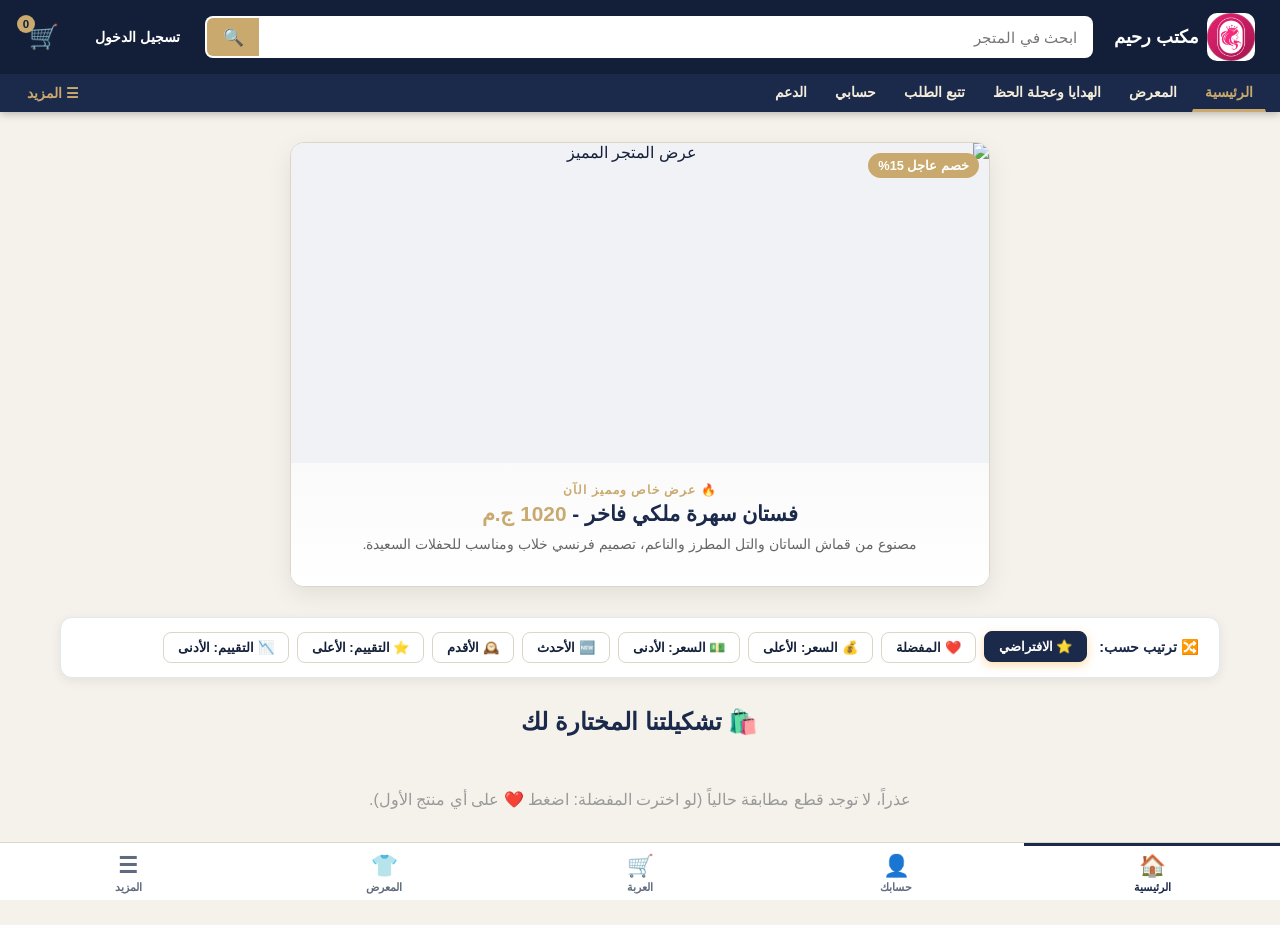
==== index.html @ 90e390ec "Add files via upload" ====
<!DOCTYPE html>
<html lang="ar" dir="rtl" translate="no">

<head>
    <meta name="google" content="notranslate">
    <script src="splash.js"></script>
    <meta http-equiv="Content-Security-Policy" content="default-src 'self'; script-src 'self' 'unsafe-inline' https://www.gstatic.com https://cdnjs.cloudflare.com; style-src 'self' 'unsafe-inline' https:; img-src 'self' https: data: blob:; connect-src 'self' https://*.googleapis.com https://*.firebaseio.com wss://*.firebaseio.com https://nominatim.openstreetmap.org; object-src 'none'; base-uri 'self'; form-action 'self'"><meta name="referrer" content="strict-origin-when-cross-origin">
    <link href="./logo.png" type="image/x-icon" rel="icon">
    <meta charset="UTF-8">
    <meta name="viewport" content="width=device-width, initial-scale=1.0">
    <meta name="description" content="موقع لبيع الملابس الداخليه والخارجيه وهديه مجانيه وتوصيل سريع لجيمع المحافاظات">
    <meta name="author" content="Hazem Momhamed">

    <meta name="keywords" content="بيع الملابس,ملابس داخليه,بيع الملابس الخارجيه,ملابس ,ملابس قطن,مكتب رحيم">

    <title id="site-title-tag"> مكتب رحيم - الرئيسية</title>
    <link rel="stylesheet" href="style.css">
</head>

<body>
    






    <div class="container">
        <!-- السلايدر -->
        <div class="slider-container" onclick="addCurrentSliderToCart()"
            title="اضغط على الكارت لإضافة هذا المنتج المميز للسلة فوراً! 🛒">
            <div class="slider-img-wrapper">
                <div id="slider-discount-badge" class="discount-badge" style="display: none;">خصم</div>
                <img id="slider-img" src="" alt="عرض المتجر المميز" class="slider-img">
            </div>
            <div class="slider-details-box">
                <span
                    style="font-size: 0.75rem; color: var(--accent-color); font-weight: bold; letter-spacing: 1px; display: block; margin-bottom: 5px;">🔥
                    عرض خاص ومميز الآن</span>
                <h3 id="slider-title">جاري تحميل أحدث صيحات الموضة...</h3>
                <p id="slider-desc">انتظر ثوانٍ معدودة لمعاينة التفاصيل الكاملة.</p>
            </div>
        </div>
<!-- شريط الفلترة -->
        <div class="filter-bar-wrapper">
            <span class="filter-bar-label">🔀 ترتيب حسب:</span>
            <div class="filter-chips-group">
                <button class="filter-chip active" onclick="setFilterChip(this, 'default')">⭐ الافتراضي</button>
            <button class="filter-chip" onclick="setFilterChip(this, 'favorites')">❤️ المفضلة</button>
                <button class="filter-chip" onclick="setFilterChip(this, 'high-to-low')">💰 السعر: الأعلى</button>
                <button class="filter-chip" onclick="setFilterChip(this, 'low-to-high')">💵 السعر: الأدنى</button>
                <button class="filter-chip" onclick="setFilterChip(this, 'newest')">🆕 الأحدث</button>
                <button class="filter-chip" onclick="setFilterChip(this, 'oldest')">🕰️ الأقدم</button>
                <button class="filter-chip" onclick="setFilterChip(this, 'rating-high')">⭐ التقييم: الأعلى</button>
                <button class="filter-chip" onclick="setFilterChip(this, 'rating-low')">📉 التقييم: الأدنى</button>
            </div>
            <select id="admin-price-sort" style="display:none;" onchange="triggerPriceSortAction()"><option value="favorites">favorites</option>
                <option value="default">الافتراضي</option>
                <option value="high-to-low">السعر: الأعلى</option>
                <option value="low-to-high">السعر: الأدنى</option>
                <option value="newest">الأحدث</option>
                <option value="oldest">الأقدم</option>
                <option value="rating-high">التقييم: الأعلى</option>
                <option value="rating-low">التقييم: الأدنى</option>
            </select>
        </div>
    </div>

    <!-- معرض المنتجات -->
    <h2 style="text-align:center; margin: 30px 0 10px; color: var(--main-color);">🛍️ تشكيلتنا المختارة لك</h2>
    <div class="products-grid" id="main-products-container">
        <!-- المنتجات تبنى تلقائياً -->
    </div>

    <!-- الإشعارات والسلة العائمة -->
    <div id="toast-notification" class="toast"></div>

    <div id="product-details-modal" class="review-popup-box">
    </div>
    <div id="details-modal-overlay"
        onclick="closeProductDetailsModal()"></div>

    <script type="module" src="firebase-db.js"></script>
    <script src="script-1.js"></script>

    <script src="script-extra.js"></script>

    <script>
        function setFilterChip(el, value) {
            document.querySelectorAll('.filter-chip').forEach(b => b.classList.remove('active'));
            el.classList.add('active');
            const sel = document.getElementById('admin-price-sort');
            if (sel) { sel.value = value; triggerPriceSortAction(); }
        }
    </script>


<script src="security.js"></script>
<script src="nav.js"></script>
</body>

</html>
---- style.css ----
/* style.css — ملف التصميم الوحيد لكل الصفحات (كحلي + خشبي، ستايل أمازون) */
:root {
    --nav-bg:         #232f3e;
    --nav-top-bg:     #131921;
    --nav-bottom-bg:  #37475a;
    --nav-accent:     #febd69;
    --nav-active-bg:  rgba(254,189,105,0.3);
    --nav-text:       #ffffff;
    --nav-brand:      #ffffff;
    --accent-color:   #febd69;
    --accent-hover:   #e47911;
    --main-color:     #ff9900;
    --card-bg:        #ffffff;
    --card-border:    #d5d9d9;
    --body-bg:        #eaeded;
    --text-main:      #131921;
    --text-sub:       #ff9900;
    --success:        #10b981;
    --danger:         #ef4444;
    --warning:        #f59e0b;
}
body.dark-mode {
    --card-bg:        #1e2540;
    --card-border:    #2d3561;
    --body-bg:        #13172a;
    --text-main:      #e2e8f0;
    --text-sub:       #94a3b8;
}
body { background: var(--body-bg); color: var(--text-main); }

@media (max-width: 480px) {
  
}
:root {
    --main-color: #ff9900;
    --nav-bg: linear-gradient(135deg, #131921 0%, #232f3e 60%, #232f3e 100%);
    --nav-accent: #febd69;
    --nav-hover-bg: rgba(254, 189, 105, 0.18);
    --nav-active-bg: #ff9900;
    --accent-color: #febd69;
    --bg-color: #eaeded;
    --text-color: #131921;
    --success-color: #2ecc71;
    --border-radius: 12px;
    --transition-speed: 0.3s;
    --chip-color: #007185;
    --chip-active: #ff9900;
}

.cart-badge {
    background: #fff;
    color: #ff9900;
    border-radius: 50%;
    width: 22px;
    height: 22px;
    display: inline-flex;
    align-items: center;
    justify-content: center;
    font-size: 0.78rem;
    font-weight: 800;
}
@media (max-width: 600px) {
  
}



* {
    box-sizing: border-box;
    margin: 0;
    padding: 0;
    font-family: 'Segoe UI', Tahoma, Geneva, Verdana, sans-serif;
}
body {
    background-color: var(--bg-color);
    color: var(--text-color);
    padding-bottom: 80px;
}
.filter-bar-wrapper {
    background: white;
    border-radius: var(--border-radius);
    box-shadow: 0 3px 12px rgba(0,0,0,0.07);
    padding: 14px 20px;
    margin: 15px auto;
    max-width: 1200px;
    display: flex;
    align-items: center;
    gap: 12px;
    flex-wrap: wrap;
    border: 1px solid #e2e8f0;
}
.filter-bar-label {
    font-weight: 700;
    font-size: 0.9rem;
    color: var(--main-color);
    white-space: nowrap;
}
.filter-chips-group {
    display: flex;
    gap: 8px;
    flex-wrap: wrap;
    flex: 1;
}
.filter-chip {
    background: #f0f4fa;
    border: 1.5px solid #d0daea;
    color: #3a4a6a;
    padding: 7px 14px;
    border-radius: 20px;
    font-size: 0.82rem;
    font-weight: 600;
    cursor: pointer;
    transition: all 0.2s ease;
    white-space: nowrap;
    font-family: inherit;
}
.filter-chip:hover {
    background: var(--nav-hover-bg);
    border-color: var(--chip-color);
    color: var(--chip-color);
    transform: translateY(-1px);
}
.filter-chip.active {
    background: var(--chip-active);
    border-color: var(--chip-active);
    color: white;
    box-shadow: 0 3px 10px rgba(255, 153, 0, 0.35);
    transform: translateY(-1px);
}
.filter-btn {
    background: #f0f4fa;
    border: 1.5px solid #d0daea;
    color: #3a4a6a;
    padding: 8px 18px;
    border-radius: 20px;
    font-size: 0.88rem;
    font-weight: 600;
    cursor: pointer;
    transition: all 0.2s;
    margin: 4px;
    font-family: inherit;
}
.filter-btn:hover { background: #e8eef8; border-color: var(--chip-color); color: var(--chip-color); }
.filter-btn.active { background: var(--chip-color); border-color: var(--chip-color); color: white; box-shadow: 0 3px 10px rgba(15,52,96,0.25); }
.container {
    max-width: 1200px;
    margin: 30px auto;
    padding: 0 20px;
}
.slider-container {
    max-width: 700px;
    margin: 0 auto 30px auto;
    background: white;
    border-radius: var(--border-radius);
    overflow: hidden;
    box-shadow: 0 8px 25px rgba(0, 0, 0, 0.08);
    text-align: center;
    border: 1px solid #eaeaea;
    transition: transform var(--transition-speed);
}
.slider-container:hover {
    transform: translateY(-5px);
}
.slider-img-wrapper {
    width: 100%;
    height: 320px;
    
    background-color: #f1f2f6;
    display: flex;
    justify-content: center;
    align-items: center;
    position: relative;
}
.slider-img {
    width: 100%;
    height: 100%;
    object-fit: contain;
    
    transition: opacity 0.5s ease-in-out;
}
.slider-details-box {
    padding: 20px;
    background: linear-gradient(to top, #ffffff, #fafafa);
}
.slider-details-box h3 {
    color: var(--main-color);
    font-size: 1.3rem;
    margin-bottom: 8px;
}
.slider-details-box p {
    color: #666;
    font-size: 0.9rem;
    line-height: 1.5;
    margin-bottom: 10px;
}
.settings-box, .admin-form, .checkout-box {
    background: white;
    padding: 25px;
    border-radius: var(--border-radius);
    box-shadow: 0 4px 15px rgba(0, 0, 0, 0.05);
    margin-bottom: 25px;
    border: 1px solid #eef2f3;
}
.form-group {
    margin-bottom: 15px;
    display: flex;
    flex-direction: column;
    gap: 5px;
}
.form-group label {
    font-weight: 600;
    font-size: 0.9rem;
    color: #555;
}
input, select, textarea {
    padding: 12px;
    border: 1px solid #ccc;
    border-radius: 8px;
    font-size: 1rem;
    outline: none;
    transition: var(--transition-speed);
}
input:focus, select:focus, textarea:focus {
    border-color: var(--main-color);
    box-shadow: 0 0 0 3px rgba(44, 62, 80, 0.1);
}
.products-grid {
    display: grid;
    grid-template-columns: repeat(auto-fill, min-minmax(250px, 1fr));
    grid-template-columns: repeat(auto-fill, minmax(250px, 1fr));
    gap: 25px;
    margin-top: 20px;
}
.product-card-wrapper {
    position: relative;
    background: white;
    border-radius: var(--border-radius);
    overflow: hidden;
    box-shadow: 0 4px 15px rgba(0, 0, 0, 0.05);
    border: 1px solid #eef2f3;
    transition: var(--transition-speed);
}
.product-card-wrapper:hover {
    transform: translateY(-5px);
    box-shadow: 0 8px 25px rgba(0, 0, 0, 0.1);
}
.product-card img {
    width: 100%;
    height: 220px;
    object-fit: cover;
}
.product-card-body {
    padding: 15px;
    text-align: center;
}
.discount-badge {
    position: absolute;
    top: 10px;
    right: 10px;
    background-color: var(--accent-color);
    color: white;
    padding: 5px 10px;
    font-size: 0.8rem;
    font-weight: bold;
    border-radius: 20px;
    z-index: 10;
}
.price {
    font-size: 1.2rem;
    font-weight: bold;
    color: var(--accent-color);
    margin: 10px 0;
}
.old-price {
    font-size: 0.9rem;
    color: #aaa;
    text-decoration: line-through;
    margin-left: 8px;
}
.btn-submit, .add-to-cart-btn {
    background-color: var(--main-color);
    color: white;
    border: none;
    padding: 12px 20px;
    border-radius: 8px;
    cursor: pointer;
    font-weight: bold;
    width: 100%;
    transition: var(--transition-speed);
}
.btn-submit:hover, .add-to-cart-btn:hover {
    background-color: #34495e;
    opacity: 0.9;
}
.cart-bar {
    position: fixed;
    bottom: 20px;
    left: 20px;
    background-color: var(--accent-color);
    color: white;
    padding: 15px 25px;
    border-radius: 30px;
    box-shadow: 0 5px 20px rgba(0, 0, 0, 0.2);
    cursor: pointer;
    display: flex;
    gap: 10px;
    font-weight: bold;
    z-index: 1000;
    transition: transform 0.2s;
}
.cart-bar:hover {
    transform: scale(1.05);
}
table {
    width: 100%;
    border-collapse: collapse;
    margin-top: 15px;
    background: white;
}
th, td {
    padding: 12px;
    border: 1px solid #eceff1;
    text-align: right;
}
th {
    background-color: var(--main-color);
    color: white;
}
.toast {
    position: fixed;
    bottom: -100px;
    right: 20px;
    background-color: #333;
    color: white;
    padding: 15px 30px;
    border-radius: 8px;
    box-shadow: 0 5px 15px rgba(0, 0, 0, 0.2);
    z-index: 2000;
    transition: bottom 0.4s ease;
}
.toast.show {
    bottom: 90px;
}
.stats-container {
    display: grid;
    grid-template-columns: repeat(auto-fit, minmax(200px, 1fr));
    gap: 15px;
    margin-bottom: 25px;
}
.stat-card {
    background: #edf2f7;
    padding: 20px;
    border-radius: 8px;
    text-align: center;
    border-right: 5px solid var(--main-color);
}
.admin-tabs {
    display: flex;
    gap: 10px;
    margin-bottom: 20px;
}
.tab-btn {
    padding: 10px 20px;
    background: #e2e8f0;
    border: none;
    border-radius: 6px;
    cursor: pointer;
    font-weight: bold;
}
.tab-btn.active {
    background: var(--main-color);
    color: white;
}
.btn-location-type {
    flex: 1;
    background-color: #edf2f7;
    color: #4a5568;
    border: 2px solid #cbd5e0;
    padding: 10px;
    border-radius: 6px;
    cursor: pointer;
    font-size: 0.9rem;
    font-weight: bold;
    transition: all 0.2s ease-in-out;
    text-align: center;
}
.btn-location-type:hover {
    background-color: #e2e8f0;
}
.btn-location-type.active {
    background-color: var(--main-color);
    color: white;
    border-color: var(--main-color);
    box-shadow: 0 4px 6px rgba(0, 0, 0, 0.08);
}
.flash-countdown-timer {
    background: linear-gradient(135deg, #ff9900, #007185);
    color: white;
    font-size: 0.85rem;
    padding: 6px 12px;
    border-radius: 6px;
    text-align: center;
    font-weight: bold;
    margin-bottom: 10px;
    box-shadow: 0 3px 10px rgba(255, 153, 0, 0.3);
    display: inline-block;
}
.wishlist-heart-btn {
    position: absolute;
    top: 15px;
    left: 15px;
    background: white;
    border: none;
    width: 35px;
    height: 35px;
    border-radius: 50%;
    color: #ccc;
    font-size: 1.2rem;
    cursor: pointer;
    box-shadow: 0 4px 10px rgba(0, 0, 0, 0.1);
    display: flex;
    align-items: center;
    justify-content: center;
    transition: all 0.2s ease;
    z-index: 5;
}
.wishlist-heart-btn.in-wishlist {
    color: #e74c3c !important;
    transform: scale(1.1);
}
.product-option-selector {
    display: flex;
    gap: 8px;
    margin: 8px 0;
    align-items: center;
    flex-wrap: wrap;
}
.size-chip-box {
    border: 1px solid #ccc;
    padding: 3px 8px;
    border-radius: 4px;
    font-size: 0.75rem;
    cursor: pointer;
    background: white;
}
.size-chip-box.selected {
    border-color: var(--main-color);
    background: var(--main-color);
    color: white;
}
.color-dot-box {
    width: 18px;
    height: 18px;
    border-radius: 50%;
    cursor: pointer;
    border: 2px solid white;
    outline: 1px solid #ccc;
}
.color-dot-box.selected {
    outline: 2px solid var(--main-color);
}
@media print {
  body * {
        visibility: hidden;
    }
  .print-invoice-area, .print-invoice-area * {
        visibility: visible;
    }
  .print-invoice-area {
        position: absolute;
        left: 0;
        top: 0;
        width: 100%;
        direction: rtl;
    }
}
.wishlist-heart-btn {
    position: absolute !important;
    top: 10px !important;
    left: 10px !important;  
    right: auto !important; 
    background: none !important;
    border: none !important;
    font-size: 1.5rem !important;
    cursor:pointer !important;
    z-index: 10 !important;
    transition: transform 0.2s ease;
}
.wishlist-heart-btn:hover {
    transform: scale(1.15);
}
body {
    background: linear-gradient(135deg, #f5f7fa 0%, #eef2f7 100%);
    background-attachment: fixed;
    min-height: 100vh;
}
body.dark-mode {
    background: linear-gradient(135deg, #1a1a2e 0%, #16213e 100%) !important;
    color: #e8eaf0 !important;
}
body.dark-mode .settings-box, body.dark-mode table, body.dark-mode .checkout-box {
    background: #16213e !important;
    border-color: #2a2a4a !important;
    color: #e8eaf0 !important;
}
body.dark-mode th { background: #232f3e !important; color: #fff !important; }
body.dark-mode td { color: #dde2ee !important; }
body.dark-mode input, body.dark-mode select, body.dark-mode textarea {
    background: #232f3e !important; color: #f0f2fa !important; border-color: #3a3a6a !important;
}
body.dark-mode input::placeholder, body.dark-mode textarea::placeholder { color: #8899bb !important; }
body.dark-mode .navbar { background: linear-gradient(135deg, #131921, #232f3e) !important; }
body.dark-mode h1, body.dark-mode h2, body.dark-mode h3, body.dark-mode h4, body.dark-mode h5, body.dark-mode h6 { color: #f0f2fa !important; }
body.dark-mode p { color: #ccd4e8 !important; }
body.dark-mode span:not(.tab-badge):not(.cart-badge-nav):not([style*="color"]) { color: #dde2ee !important; }
body.dark-mode label:not([style*="color"]) { color: #c8d0e8 !important; }
body.dark-mode small:not([style*="color"]) { color: #a0aac0 !important; }
body.dark-mode .product-card, body.dark-mode .card, body.dark-mode .order-card {
    background: #16213e !important;
    border-color: #2a2a4a !important;
    color: #e8eaf0 !important;
}
body.dark-mode .product-card *, body.dark-mode .card *, body.dark-mode .order-card * {
    color: inherit;
}
body.dark-mode .product-title, body.dark-mode .card-title { color: #f0f2fa !important; }
body.dark-mode .product-price, body.dark-mode .price { color: #febd69 !important; }
body.dark-mode .container, body.dark-mode .page-wrapper {
    background: transparent !important;
}
body.dark-mode a.nav-link { color: #ccd4ee !important; }
body.dark-mode a.nav-link:hover, body.dark-mode a.nav-link.active { color: #fff !important; }
body.dark-mode #slider-title { color: #f0f2fa !important; }
body.dark-mode #slider-desc { color: #ccd4e8 !important; }
body.dark-mode [class*="card"] { color: #e8eaf0 !important; }
body.dark-mode [class*="box"]:not(.tab-badge) { color: #dde2ee; }
body.dark-mode .stat-card h4 { color: #94a3b8 !important; }
body.dark-mode .stat-card p { color: var(--main-color) !important; }
body.dark-mode [style*="color:#333"], body.dark-mode [style*="color: #333"], body.dark-mode [style*="color:#555"], body.dark-mode [style*="color: #555"], body.dark-mode [style*="color:#666"], body.dark-mode [style*="color: #666"], body.dark-mode [style*="color:#444"], body.dark-mode [style*="color: #444"], body.dark-mode [style*="color:#2c3e50"], body.dark-mode [style*="color: #2c3e50"] {
    color: #ccd4e8 !important;
}
body.dark-mode [style*="color:#999"], body.dark-mode [style*="color: #999"], body.dark-mode [style*="color:#aaa"], body.dark-mode [style*="color: #aaa"], body.dark-mode [style*="color:#bbb"], body.dark-mode [style*="color: #bbb"] {
    color: #8899bb !important;
}
body.dark-mode [style*="background:#fff"], body.dark-mode [style*="background: #fff"], body.dark-mode [style*="background-color:#fff"], body.dark-mode [style*="background-color: #fff"], body.dark-mode [style*="background:#f8f9fa"], body.dark-mode [style*="background:#f0f9ff"] {
    background: #1e2a44 !important;
    color: #dde2ee !important;
}
body.dark-mode .promo-banner, body.dark-mode .ad-banner, body.dark-mode [id*="promo"], body.dark-mode [id*="banner"] {
    background: #1e2540 !important;
    color: #f0f2fa !important;
}
body.dark-mode .tab-btn { background: #1e2a44 !important; color: #c8d4ee !important; }
body.dark-mode .tab-btn.active { background: var(--main-color) !important; color: #fff !important; }
body.dark-mode .tab-btn:hover { background: #243050 !important; }
.qty-btn {
    width: 30px; height: 30px; border-radius: 50%;
    display: flex; align-items: center; justify-content: center;
    font-size: 1.2rem; font-weight: bold; cursor: pointer;
    transition: all 0.15s;
}
.qty-btn:hover { transform: scale(1.15); }
.qty-minus { border: 2px solid #e74c3c; background: white; color: #e74c3c; }
.qty-plus { border: 2px solid #2ecc71; background: white; color: #2ecc71; }
.qty-number { min-width: 28px; text-align: center; font-weight: 700; font-size: 1.1rem; }
* { transition: background-color 0.2s, border-color 0.2s, color 0.2s; }
img { transition: transform 0.2s; }
img:hover { transform: scale(1.04); }
#sticky-tracking-box {
    background: linear-gradient(135deg, #eaeded, #d5d9d9);
    border-right: 5px solid #ff9900;
    border-radius: 12px;
    padding: 20px;
}
::-webkit-scrollbar { width: 7px; height: 7px; }
::-webkit-scrollbar-track { background: #f1f4f8; }
::-webkit-scrollbar-thumb { background: #ff9900; border-radius: 4px; }


body {background:#eaeded;font-family:"Segoe UI",Tahoma,Arial,sans-serif;}
button, .btn-submit, .btn-primary {transition:background .15s;}
.btn-submit, .btn-primary, .add-to-cart, .btn-add-cart {background:linear-gradient(#ffe084,#ffd814)!important;border:1px solid #fcd200!important;color:#0f1111!important;border-radius:20px!important;font-weight:600;}
.btn-submit:hover, .btn-primary:hover, .add-to-cart:hover {background:#f7ca00!important;}
.product-card, .card {background:#fff;border:1px solid #d5d9d9!important;border-radius:8px!important;box-shadow:none!important;}
.product-card:hover {box-shadow:0 2px 8px rgba(15,17,17,.25)!important;}
.price {color:#b12704!important;font-weight:700;}
a {color:#007185;}
a:hover {color:#c7511f;}
input:focus, select:focus, textarea:focus {border-color:#e77600!important;box-shadow:0 0 0 3px rgba(228,121,17,.25)!important;outline:0;}
footer {background:#232f3e!important;color:#ddd!important;}

/* ═══ theme.css — الثيم الموحد: كحلي + خشبي (ستايل أمازون) — يتحمل بعد style.css في كل الصفحات ═══ */
:root{
  --navy:#1b2a4a; --navy-d:#131f38; --navy-l:#2a3d66;
  --wood:#c9a96e; --wood-d:#a8884f; --wood-l:#e6d5ae;
  --cream:#f5f2eb; --ink:#14203a; --muted:#5f6b7e; --line:#dcd6c8;
  --deal:#c7254e; --ok:#1a7f4b; --btn:#f1c65b; --btn-h:#e3b23c;
  --nav-bg:var(--navy); --nav-top-bg:var(--navy-d); --nav-bottom-bg:var(--navy);
  --nav-accent:var(--wood); --accent-color:var(--wood); --accent-hover:var(--wood-d);
  --main-color:var(--navy); --body-bg:var(--cream); --text-main:var(--ink); --text-sub:var(--wood-d);
  --card-bg:#fff; --card-border:var(--line);
}
html{scroll-padding-top:110px}
body{background:var(--cream)!important;color:var(--ink);padding-top:0!important;padding-bottom:0}

/* ── الهيدر (ديسكتوب) ── */
header.az-header{position:sticky!important;top:0;left:0;right:0;height:auto!important;display:block!important;padding:0!important;background:var(--navy)!important;border:0!important;box-shadow:0 2px 8px rgba(0,0,0,.25)!important;z-index:9000}
.az-top{display:flex;align-items:center;gap:14px;padding:8px 18px;background:var(--navy-d)}
.az-brand{display:flex;align-items:center;gap:8px;color:#fff;text-decoration:none;font-weight:800;font-size:1.15rem;white-space:nowrap;padding:4px 6px;border:1px solid transparent;border-radius:3px}
.az-brand:hover{border-color:var(--wood)}
.az-brand img{width:48px;height:48px;object-fit:contain;border-radius:10px;background:#fff;transition:transform .2s}
.az-brand:active img{transform:scale(.92) rotate(-4deg)}
.az-spacer{flex:1}
.az-search{flex:1;display:flex;height:42px;border-radius:8px;overflow:hidden;background:#fff;border:2px solid transparent;min-width:0}
.az-search:focus-within{border-color:var(--wood)}
.az-search input{flex:1;border:0;outline:0;padding:0 14px;font:inherit;font-size:.95rem;background:#fff;color:var(--ink);min-width:0;width:auto;margin:0;height:auto;border-radius:0;box-shadow:none}
.az-search button{width:52px;border:0;background:var(--wood);cursor:pointer;font-size:1.05rem;padding:0;margin:0;border-radius:0;color:#000}
.az-search button:hover{background:var(--wood-d)}
.az-acc,.az-cart{color:#fff;text-decoration:none;font-weight:700;font-size:.9rem;padding:8px 10px;border:1px solid transparent;border-radius:3px;white-space:nowrap;background:none}
.az-acc:hover,.az-cart:hover{border-color:var(--wood)}
.az-cart{position:relative;font-size:1.5rem;line-height:1;padding:6px 10px}
.az-cart .cart-badge-nav{position:absolute;top:-4px;left:-2px;background:var(--wood);color:var(--navy-d);font-size:.72rem;font-weight:800;min-width:18px;height:18px;line-height:18px;border-radius:9px;text-align:center;padding:0 4px}
.az-links{display:flex;gap:2px;padding:0 14px;background:var(--navy);overflow-x:auto;scrollbar-width:none}
.az-links::-webkit-scrollbar{display:none}
.az-links a{color:#f3ecdb;text-decoration:none;font-size:.88rem;font-weight:600;padding:9px 12px;white-space:nowrap;border:1px solid transparent;border-radius:3px}
.az-links a:hover{border-color:var(--wood)}
.az-links a.on{color:var(--wood);border-bottom:3px solid var(--wood);border-radius:0}

/* ── شريط الموبايل السفلي ── */
.az-tabbar{display:none}
@media(max-width:768px){
  .az-top{flex-wrap:wrap;gap:6px 8px;padding:8px 10px;padding-top:calc(8px + env(safe-area-inset-top,0px))}
  .az-brand{order:1;font-size:1rem}
  .az-acc{order:2;margin-inline-start:auto;font-size:.8rem;padding:6px}
  .az-cart{display:none}
  .az-search{order:3;flex:0 0 100%;height:40px}
  .az-links{display:none}
  body{padding-bottom:calc(64px + env(safe-area-inset-bottom,0px))!important}
  .az-tabbar{display:flex;position:fixed;bottom:0;left:0;right:0;z-index:9500;background:#fff;border-top:1px solid var(--line);padding-bottom:env(safe-area-inset-bottom,0px);direction:rtl}
  .az-tabbar a{flex:1;display:flex;flex-direction:column;align-items:center;justify-content:center;gap:2px;padding:7px 2px 6px;color:var(--muted);text-decoration:none;font-size:.7rem;font-weight:600;border-top:3px solid transparent}
  .az-tabbar a i{font-style:normal;font-size:1.35rem;line-height:1.2;position:relative}
  .az-tabbar a.on{color:var(--navy);border-top-color:var(--navy)}
  .az-tabbar b{position:absolute;top:-4px;right:-9px;background:var(--wood);color:var(--navy-d);font-size:.62rem;min-width:16px;height:16px;line-height:16px;border-radius:8px;text-align:center;padding:0 3px}
  .az-tabbar b[hidden]{display:none}
}

/* ── الأزرار والألوان العامة ── */
.add-to-cart-btn,.btn-primary,button.primary{background:var(--btn)!important;color:#111!important;border:1px solid var(--wood-d)!important;border-radius:20px!important}
.add-to-cart-btn:hover{background:var(--btn-h)!important}
.filter-chip{border-radius:8px;border:1px solid var(--line);background:#fff;color:var(--ink)}
.filter-chip.active{background:var(--navy);color:#fff;border-color:var(--navy)}
.slider-container{border:1px solid var(--line);border-radius:14px;background:#fff}

/* ── شبكة المنتجات ── */
.products-grid{display:grid!important;grid-template-columns:repeat(auto-fill,minmax(210px,1fr));gap:14px;padding:14px 18px;max-width:1300px;margin:0 auto}
@media(max-width:768px){.products-grid{grid-template-columns:repeat(2,1fr);gap:10px;padding:10px}}

/* ── كارت المنتج (ستايل أمازون) ── */
.pc{position:relative;background:#fff;border:1px solid var(--line);border-radius:14px;overflow:hidden;display:flex;flex-direction:column;cursor:pointer;transition:box-shadow .15s}
.pc:hover{box-shadow:0 3px 12px rgba(20,32,58,.18)}
.pc-img{position:relative;background:#f7f5f0;aspect-ratio:1/1.1;display:flex;align-items:center;justify-content:center}
.pc-img img{width:100%;height:100%;object-fit:contain;mix-blend-mode:multiply}
.pc-fav{position:absolute;top:8px;right:8px;width:38px;height:38px;border-radius:50%;background:#fff;border:0;box-shadow:0 1px 4px rgba(0,0,0,.2);font-size:1.15rem;color:#222;cursor:pointer;display:flex;align-items:center;justify-content:center;padding:0}
.pc-fav.in-wishlist{color:var(--deal)}
.pc-add{position:absolute;bottom:8px;left:8px;width:42px;height:42px;border-radius:50%;background:var(--btn);border:0;font-size:1.7rem;line-height:1;font-weight:400;color:#111;cursor:pointer;box-shadow:0 1px 4px rgba(0,0,0,.25);padding:0;display:flex;align-items:center;justify-content:center}
.pc-add:hover{background:var(--btn-h)}
.pc-tag{position:absolute;top:8px;left:8px;background:#b34a00;color:#fff;font-size:.72rem;font-weight:700;padding:3px 8px;border-radius:4px}
.pc-body{padding:10px 12px 14px;display:flex;flex-direction:column;gap:4px;flex:1}
.pc-title{font-size:.9rem;line-height:1.45;color:var(--ink);font-weight:500;display:-webkit-box;-webkit-line-clamp:2;-webkit-box-orient:vertical;overflow:hidden;margin:0}
.pc-rate{font-size:.8rem;color:#e77600;display:flex;align-items:center;gap:4px}
.pc-rate small{color:var(--muted)}
.pc-price{display:flex;align-items:baseline;gap:6px;flex-wrap:wrap;color:var(--ink)}
.pc-price b{font-size:1.45rem;font-weight:500}
.pc-price sup{font-size:.7rem}
.pc-price .cur{font-size:.8rem}
.pc-off{color:var(--deal);font-size:1rem;font-weight:500}
.pc-was{color:var(--muted);font-size:.8rem;text-decoration:line-through}
.pc-deal{color:var(--deal);font-weight:700;font-size:.8rem}
.pc-sold{color:var(--muted);font-size:.78rem;font-style:italic}
.pc-ship{font-size:.8rem;color:var(--ink)}
.pc-ship b{font-weight:700}
.pc-colors{font-size:.78rem;color:var(--muted);text-decoration:underline}

/* ── نافذة المنتج ── */
#details-modal-overlay{position:fixed;inset:0;background:rgba(10,18,36,.55);z-index:9800;display:none}
#product-details-modal{position:fixed!important;z-index:9900;background:#fff;display:none;direction:rtl;padding:0!important;border-radius:16px!important;overflow-y:auto;max-height:90vh;width:min(94vw,470px)!important;top:50%;left:50%;transform:translate(-50%,-50%);box-shadow:0 12px 40px rgba(0,0,0,.35)!important}
@media(max-width:768px){#product-details-modal{top:auto!important;bottom:0;left:0;transform:none!important;width:100%!important;max-height:92vh;border-radius:18px 18px 0 0!important;padding-bottom:env(safe-area-inset-bottom,0px)!important}}
.pm-x{position:absolute;top:10px;left:10px;width:36px;height:36px;border-radius:50%;background:#fff;border:1px solid var(--line);font-size:1.3rem;cursor:pointer;z-index:2;line-height:1;padding:0}
.pm-img{background:#f7f5f0;text-align:center;padding:14px}
.pm-img img{max-width:100%;max-height:300px;object-fit:contain;mix-blend-mode:multiply}
.pm-in{padding:14px 18px 18px}
.pm-in h3{font-size:1.05rem;line-height:1.5;margin:0 0 6px;color:var(--ink)}
.pm-lbl{font-size:1rem;margin:14px 0 8px;color:var(--ink)}
.pm-lbl b{font-weight:800}
.pm-sizes,.pm-colors{display:flex;flex-wrap:wrap;gap:10px}
.pm-size{min-width:58px;padding:12px 14px;border:1.5px solid #aab0b8;border-radius:12px;background:#fff;font-weight:800;font-size:1rem;cursor:pointer;text-align:center;color:var(--ink)}
.pm-size.sel{border:2.5px solid var(--navy);background:#eef2fb}
.pm-dot{width:44px;height:44px;border-radius:50%;border:1.5px solid #aab0b8;cursor:pointer;padding:0;position:relative;box-shadow:inset 0 0 0 3px #fff}
.pm-dot.sel{outline:3px solid var(--navy);outline-offset:1px}
.pm-price{display:flex;align-items:baseline;gap:8px;flex-wrap:wrap;margin:14px 0 4px}
.pm-price b{font-size:2rem;font-weight:500}
.pm-price .cur{font-size:1rem}
.pm-note{color:var(--muted);font-size:.85rem;margin:2px 0}
.pm-qty{display:inline-flex;align-items:center;border:2px solid var(--btn);border-radius:22px;margin-top:12px;overflow:hidden}
.pm-qty button{width:42px;height:38px;border:0;background:#fff;font-size:1.3rem;cursor:pointer;padding:0}
.pm-qty span{min-width:34px;text-align:center;font-weight:700}
.pm-actions{display:flex;gap:10px;margin-top:16px}
.pm-buy{flex:1;background:var(--btn);border:0;border-radius:24px;padding:14px;font-size:1rem;font-weight:700;color:#111;cursor:pointer;font-family:inherit}
.pm-buy:hover{background:var(--btn-h)}
.pm-err{color:var(--deal);font-size:.85rem;margin-top:8px;min-height:1em}

/* ═══ صفحات الحساب: دخول / تسجيل / ملف شخصي ═══ */
.ac-wrap{max-width:440px;margin:0 auto;padding:18px 14px 40px}
.ac-wrap.ac-wide{max-width:560px}
.ac-logo{display:flex;align-items:center;justify-content:center;gap:8px;text-decoration:none;color:var(--navy);font-weight:800;font-size:1.3rem;margin:8px 0 16px}
.ac-logo img{width:40px;height:40px;object-fit:contain;border-radius:8px}
.ac-card{background:#fff;border:1px solid var(--line);border-radius:14px;padding:20px;margin-bottom:14px}
.ac-card[hidden],#pf-main[hidden],#pf-guest[hidden]{display:none!important}
.ac-card h1{font-size:1.5rem;font-weight:600;margin:0 0 14px;color:var(--ink)}
.ac-card h2{font-size:1.1rem;margin:0 0 12px;color:var(--navy)}
.ac-card label{display:block;font-size:.88rem;font-weight:700;margin:12px 0 5px;color:var(--ink)}
.ac-card input[type=text],.ac-card input[type=password],.ac-card input:not([type]),.ac-card input[inputmode]{width:100%;box-sizing:border-box;padding:11px 12px;border:1px solid #8d9096;border-radius:8px;font:inherit;font-size:1rem;background:#fff;color:var(--ink);margin:0}
.ac-card input:focus{outline:0;border-color:var(--navy);box-shadow:0 0 0 3px rgba(27,42,74,.2)}
.ac-pw{position:relative}
.ac-pw input{padding-inline-end:70px!important}
.ac-eye{position:absolute;top:50%;inset-inline-end:8px;transform:translateY(-50%);background:none;border:0;color:var(--navy);font-weight:700;font-size:.8rem;cursor:pointer;padding:6px}
.ac-btn{display:block;width:100%;box-sizing:border-box;text-align:center;text-decoration:none;margin-top:16px;padding:12px;border-radius:24px;border:1px solid var(--wood-d);background:var(--btn);color:#111;font:inherit;font-weight:700;font-size:1rem;cursor:pointer}
.ac-btn:hover{background:var(--btn-h)}
.ac-btn:disabled{opacity:.6;cursor:wait}
.ac-alt{background:#fff;border-color:#adb1b8;font-weight:600}
.ac-alt:hover{background:#f3f1ec}
.ac-danger{background:#fff;border-color:var(--deal);color:var(--deal)}
.ac-err{display:none;margin-top:12px;padding:10px 12px;border-radius:8px;background:#fdecef;border:1px solid #e9a6b5;color:#9b1c3a;font-size:.88rem}
.ac-sep{display:flex;align-items:center;gap:10px;margin:18px 0 0;color:var(--muted);font-size:.8rem}
.ac-sep::before,.ac-sep::after{content:"";flex:1;height:1px;background:var(--line)}
.ac-note{color:var(--muted);font-size:.92rem;margin:0 0 6px}
.ac-idbox{display:flex;align-items:center;gap:10px;background:var(--cream);border:1px dashed var(--wood-d);border-radius:10px;padding:10px 14px;margin:12px 0}
.ac-idbox b{font-size:1.4rem;letter-spacing:1px;color:var(--navy);flex:1}
.ac-idbox span{font-size:.8rem;color:var(--muted)}
.ac-mini{background:var(--navy);color:#fff;border:0;border-radius:8px;padding:7px 14px;font:inherit;font-weight:700;font-size:.82rem;cursor:pointer}
.ac-head{display:flex;gap:16px;align-items:center}
.ac-head h1{font-size:1.2rem;margin:0}
.ac-head .ac-idbox{margin:8px 0 0;padding:6px 10px}
.ac-head .ac-idbox b{font-size:1.05rem}
.ac-avatar{position:relative;width:84px;height:84px;flex:none;border-radius:50%;background:var(--navy);color:#fff;display:flex;align-items:center;justify-content:center;font-size:2.3rem;cursor:pointer;overflow:hidden;margin:0!important}
.ac-avatar img{width:100%;height:100%;object-fit:cover}
.ac-avatar small{position:absolute;bottom:0;left:0;right:0;background:rgba(0,0,0,.55);font-size:.65rem;text-align:center;padding:2px 0}
.ac-switch{display:flex!important;align-items:center;gap:10px;cursor:pointer}
.ac-switch input{width:20px;height:20px;accent-color:var(--navy)}
.ac-links2 a{display:block;padding:13px 2px;border-bottom:1px solid var(--line);color:var(--ink);text-decoration:none;font-weight:600}
#ac-toast{position:fixed;left:50%;bottom:90px;transform:translateX(-50%) translateY(20px);background:var(--navy);color:#fff;padding:11px 20px;border-radius:24px;opacity:0;pointer-events:none;transition:.25s;z-index:99999;font-size:.9rem}
#ac-toast.show{opacity:1;transform:translateX(-50%)}
#ac-toast.bad{background:var(--deal)}
body.dark-mode{background:#0f1524!important}
body.dark-mode .ac-card{background:#1a2238;border-color:#2c3757;color:#e8ecf5}
body.dark-mode .ac-card h1,body.dark-mode .ac-card h2,body.dark-mode .ac-card label,body.dark-mode .ac-links2 a{color:#e8ecf5}
body.dark-mode .ac-card input{background:#0f1524;color:#e8ecf5;border-color:#3b4770}
body.dark-mode .ac-idbox{background:#0f1524}
body.dark-mode .ac-idbox b{color:var(--wood)}


/* ═══ v4: المزيد + القلب + السلة + توحيد الصفحات ═══ */
html.mz-lock{overflow:hidden}
.az-more{background:none;border:1px solid transparent;color:var(--wood);font:inherit;font-size:.88rem;font-weight:700;padding:9px 12px;cursor:pointer;margin-inline-start:auto;border-radius:3px}
.az-more:hover{border-color:var(--wood)}
.az-tabbar button{flex:1;display:flex;flex-direction:column;align-items:center;justify-content:center;gap:2px;padding:7px 2px 6px;color:var(--muted);background:none;border:0;border-top:3px solid transparent;font:inherit;font-size:.7rem;font-weight:600;cursor:pointer}
.az-tabbar button i{font-style:normal;font-size:1.35rem;line-height:1.2}
.mz[hidden]{display:none}
.mz{position:fixed;inset:0;z-index:99000}
.mz-bg{position:absolute;inset:0;background:rgba(10,18,36,.55)}
.mz-box{position:absolute;background:#fff;color:var(--ink);left:50%;top:50%;transform:translate(-50%,-50%);width:min(92vw,460px);border-radius:16px;padding:16px;max-height:88vh;overflow-y:auto}
.mz-head{display:flex;justify-content:space-between;align-items:center;margin-bottom:12px;font-size:1.1rem}
.mz-close{width:38px;height:38px;border-radius:50%;border:1px solid var(--line);background:#fff;font-size:1.4rem;cursor:pointer;line-height:1}
.mz-grid{display:grid;grid-template-columns:repeat(3,1fr);gap:8px}
.mz-grid a{display:flex;flex-direction:column;align-items:center;gap:6px;padding:14px 6px;border:1px solid var(--line);border-radius:12px;color:var(--ink);text-decoration:none;font-size:.82rem;font-weight:700;text-align:center;background:var(--cream)}
.mz-grid a i{font-style:normal;font-size:1.6rem}
.mz-grid a.on{border-color:var(--navy);background:#eef2fb}
@media(max-width:768px){.mz-box{top:auto;bottom:0;left:0;transform:none;width:100%;border-radius:18px 18px 0 0;padding-bottom:calc(16px + env(safe-area-inset-bottom,0px))}}

/* القلب: كبير، وأحمر لما يتحفظ */
.pc-fav{width:46px;height:46px;top:8px;right:8px;color:#4a5468;transition:transform .15s}
.pc-fav svg{width:26px;height:26px;fill:none;stroke:currentColor;stroke-width:2;stroke-linejoin:round;pointer-events:none}
.pc-fav:active{transform:scale(.9)}
.pc-fav.in-wishlist{color:#e0245e}
.pc-fav.in-wishlist svg{fill:#e0245e;stroke:#e0245e}
.pc-fav.pop svg{animation:favpop .35s ease}
@keyframes favpop{0%{transform:scale(1)}45%{transform:scale(1.35)}100%{transform:scale(1)}}
@media(prefers-reduced-motion:reduce){.pc-fav.pop svg{animation:none}}

/* السلة */
.ct-wrap{max-width:1080px;margin:0 auto;padding:16px 14px 40px}
.ct-h1{font-size:1.5rem;margin:6px 0 14px;color:var(--ink)}
.ct-grid{display:grid;gap:14px;grid-template-columns:1fr;grid-template-areas:"items" "sum" "check"}
.ct-a-items{grid-area:items}.ct-a-sum{grid-area:sum}.ct-a-check{grid-area:check}
@media(min-width:900px){.ct-grid{grid-template-columns:1fr 340px;grid-template-areas:"items sum" "check sum";align-items:start}.ct-a-sum{position:sticky;top:130px}}
.ct-card{background:#fff;border:1px solid var(--line);border-radius:14px;padding:16px}
.ct-card h2{font-size:1.1rem;margin:0 0 10px;color:var(--ink)}
.ct-item{display:grid;grid-template-columns:84px 1fr auto;gap:12px;padding:14px 0;border-bottom:1px solid var(--line)}
.ct-item:last-child{border-bottom:0}
.ct-img{width:84px;height:96px;object-fit:cover;border-radius:10px;background:#f7f5f0}
.ct-title{font-size:.95rem;line-height:1.45;margin:0;color:var(--ink);font-weight:600}
.ct-meta,.ct-unit{font-size:.8rem;color:var(--muted);margin-top:3px}
.ct-dot{display:inline-block;width:11px;height:11px;border-radius:50%;border:1px solid #bbb;margin-inline-start:6px;vertical-align:middle}
.ct-row{display:flex;align-items:center;gap:12px;margin-top:10px}
.ct-qty{display:inline-flex;align-items:center;border:2px solid var(--btn);border-radius:22px;overflow:hidden}
.ct-qty button{width:38px;height:34px;border:0;background:#fff;font-size:1.2rem;cursor:pointer;padding:0;color:var(--ink)}
.ct-qty span{min-width:30px;text-align:center;font-weight:700}
.ct-del,.ct-link{background:none;border:0;color:#007185;font:inherit;font-size:.85rem;cursor:pointer;padding:6px 0}
.ct-total{font-size:1.2rem;font-weight:600;color:var(--ink);text-align:left;white-space:nowrap}
.ct-total small{font-size:.7rem;margin-inline-start:3px}
.ct-empty{text-align:center;padding:30px 10px}
.ct-empty b{font-size:1.2rem;color:var(--ink)}
.ct-empty p{color:var(--muted);margin:6px 0 0}
.ct-empty .ac-btn{max-width:240px;margin:16px auto 0}
.ct-coupon{display:flex;gap:8px;margin-bottom:12px}
.ct-coupon input,.ct-in{width:100%;box-sizing:border-box;padding:11px 12px;border:1px solid #8d9096;border-radius:8px;font:inherit;font-size:1rem;background:#fff;color:var(--ink);margin:0}
.ct-btn-alt{background:#fff;border:1px solid #adb1b8;border-radius:22px;padding:9px 18px;font:inherit;font-weight:700;color:var(--ink);cursor:pointer;white-space:nowrap}
.ct-btn-alt:hover{background:#f3f1ec}
.ct-lines{margin:0}
.ct-lines>div{display:flex;justify-content:space-between;padding:7px 0;font-size:.92rem;color:var(--muted)}
.ct-lines dd{margin:0;color:var(--ink);font-weight:600}
.ct-neg{color:var(--deal)!important}
.ct-lines .ct-grand{border-top:1px solid var(--line);margin-top:6px;padding-top:12px;font-size:1.1rem;color:var(--ink)}
.ct-grand dd{font-size:1.35rem}
.ct-l{display:block;font-size:.88rem;font-weight:700;margin:14px 0 5px;color:var(--ink)}
.ct-hint{display:block;color:var(--muted);font-size:.8rem;margin-top:4px}
.ct-seg{display:grid;grid-template-columns:1fr 1fr;gap:8px;margin-bottom:10px}
.ct-seg button{padding:11px 8px;border:1px solid var(--line);background:#fff;border-radius:10px;font:inherit;font-weight:700;color:var(--ink);cursor:pointer}
.ct-seg button.active{background:var(--navy);color:#fff;border-color:var(--navy)}
.ct-box{background:var(--cream);border:1px solid var(--line);border-radius:10px;padding:12px}
.ct-submit{margin-top:20px;font-size:1.05rem}
@media(max-width:480px){.ct-item{grid-template-columns:72px 1fr}.ct-img{width:72px;height:84px}.ct-total{grid-column:2;text-align:right}}

/* توحيد صفحات الدخول/الحساب/التتبع/الأدمن مع الثيم */
.ac-wrap{padding-top:28px}
.ac-eye{font-size:.82rem;color:#007185}
.ac-card input[type=password],.ac-card input[type=text]{min-height:46px}
body.dark-mode .ct-card,body.dark-mode .mz-box{background:#1a2238;border-color:#2c3757}

.tk-box{max-width:640px;margin:18px auto;width:calc(100% - 28px)}
.tk-h{font-size:1.3rem!important;margin:0 0 6px!important}
.tk-search{display:flex;gap:8px;margin:14px 0}
.tk-search .ct-in{text-align:center}
.tk-go{margin:0!important;width:auto!important;padding:0 26px!important}


/* القلب و+ فوق الصورة (الصورة كانت بتغطيهم وتفتح النافذة) */
.pc-fav,.pc-add,.pc-tag{z-index:5}
.pc-img img{position:relative;z-index:1}
.pc-add{transition:transform .15s,background .15s}
.pc-add:active{transform:scale(.88)}
.pc-add.added{background:#1a7f4b;color:#fff}

/* رسائل الخطأ: ما تكسرش الصفحة لو فيها رابط طويل */
.ac-err{overflow-wrap:anywhere;word-break:break-word;line-height:1.7}

/* قوة كلمة السر */
.pw-meter{margin-top:8px}
.pw-bar{height:6px;border-radius:4px;background:#e6e2d8;overflow:hidden}
.pw-bar i{display:block;height:100%;width:0;border-radius:4px;transition:width .25s,background .25s}
.pw-txt{font-size:.8rem;margin-top:5px;font-weight:700;color:var(--muted)}
.pw-rules{list-style:none;margin:6px 0 0;padding:0;font-size:.8rem;color:var(--muted);display:grid;gap:3px}
.pw-rules li::before{content:"○ ";color:#aaa}
.pw-rules li.ok{color:var(--ok)}
.pw-rules li.ok::before{content:"✓ ";color:var(--ok)}
.ship-hint{display:block;margin-top:6px;font-size:.85rem;font-weight:700;color:var(--ok)}


/* ===== الناف السفلي يظهر دايماً ===== */
.az-tabbar{display:flex!important;position:fixed;bottom:0;left:0;right:0;z-index:2147483000;background:#fff;border-top:1px solid var(--line);padding-bottom:env(safe-area-inset-bottom,0px);direction:rtl}
.az-tabbar a,.az-tabbar button{flex:1;display:flex;flex-direction:column;align-items:center;justify-content:center;gap:2px;padding:7px 2px 6px;color:var(--muted);text-decoration:none;font-size:.7rem;font-weight:600;background:none;border:0;border-top:3px solid transparent;cursor:pointer;font-family:inherit}
.az-tabbar a i,.az-tabbar button i{font-style:normal;font-size:1.35rem;line-height:1.2;position:relative}
.az-tabbar a.on{color:var(--navy);border-top-color:var(--navy)}
body{padding-bottom:calc(72px + env(safe-area-inset-bottom,0px))!important}

/* ===== نافذة كود التتبع + السياسة ===== */
.trk-ov{position:fixed;inset:0;background:rgba(10,20,40,.6);z-index:2147483200;display:flex;align-items:center;justify-content:center;padding:16px}
.trk-box{background:#fff;border-radius:20px;padding:26px 22px;max-width:380px;width:100%;text-align:center;box-shadow:0 20px 50px rgba(0,0,0,.35);direction:rtl}
.trk-ic{font-size:2.6rem}.trk-box h3{margin:6px 0;color:#14213d}.trk-box p{margin:4px 0 10px;color:#666}
.trk-code{display:flex;align-items:center;justify-content:space-between;gap:10px;background:#f1faf5;border:2px dashed #1a7f4b;border-radius:14px;padding:12px 14px;margin-bottom:10px}
.trk-code b{font-size:1.3rem;letter-spacing:2px;color:#1a7f4b;direction:ltr}
.trk-code button{background:#1a7f4b;color:#fff;border:0;border-radius:10px;padding:8px 14px;font-weight:700;cursor:pointer;font-family:inherit}
.trk-box small{display:block;color:#888;margin-bottom:14px}
.trk-go{background:#e3b23c;border:0;border-radius:999px;padding:12px 22px;font-weight:800;cursor:pointer;width:100%;font-family:inherit}
.trk-box.pol{text-align:right}.trk-box.pol li{margin:8px 0;line-height:1.8}
/* ===== العنوان ===== */
.addr-review,.saved-addr{background:#f7f3ea;border:1px solid #e0d6bd;border-radius:12px;padding:10px 12px;margin:10px 0;line-height:1.9;font-size:.92rem}
.saved-addr .sa-row{display:flex;gap:8px;margin-top:8px}
.saved-addr button{flex:1;border-radius:999px;border:1px solid #14213d;background:#fff;padding:9px;font-weight:700;cursor:pointer;font-family:inherit}
.saved-addr #sa-yes{background:#14213d;color:#fff}
.ct-policy{display:flex;align-items:center;gap:8px;margin:14px 0 6px;font-size:.92rem}
.ac-quick{margin-top:10px;background:#14213d;color:#fff}
.ac-idbox span{font-size:.8rem;color:#777;margin-inline-end:6px}
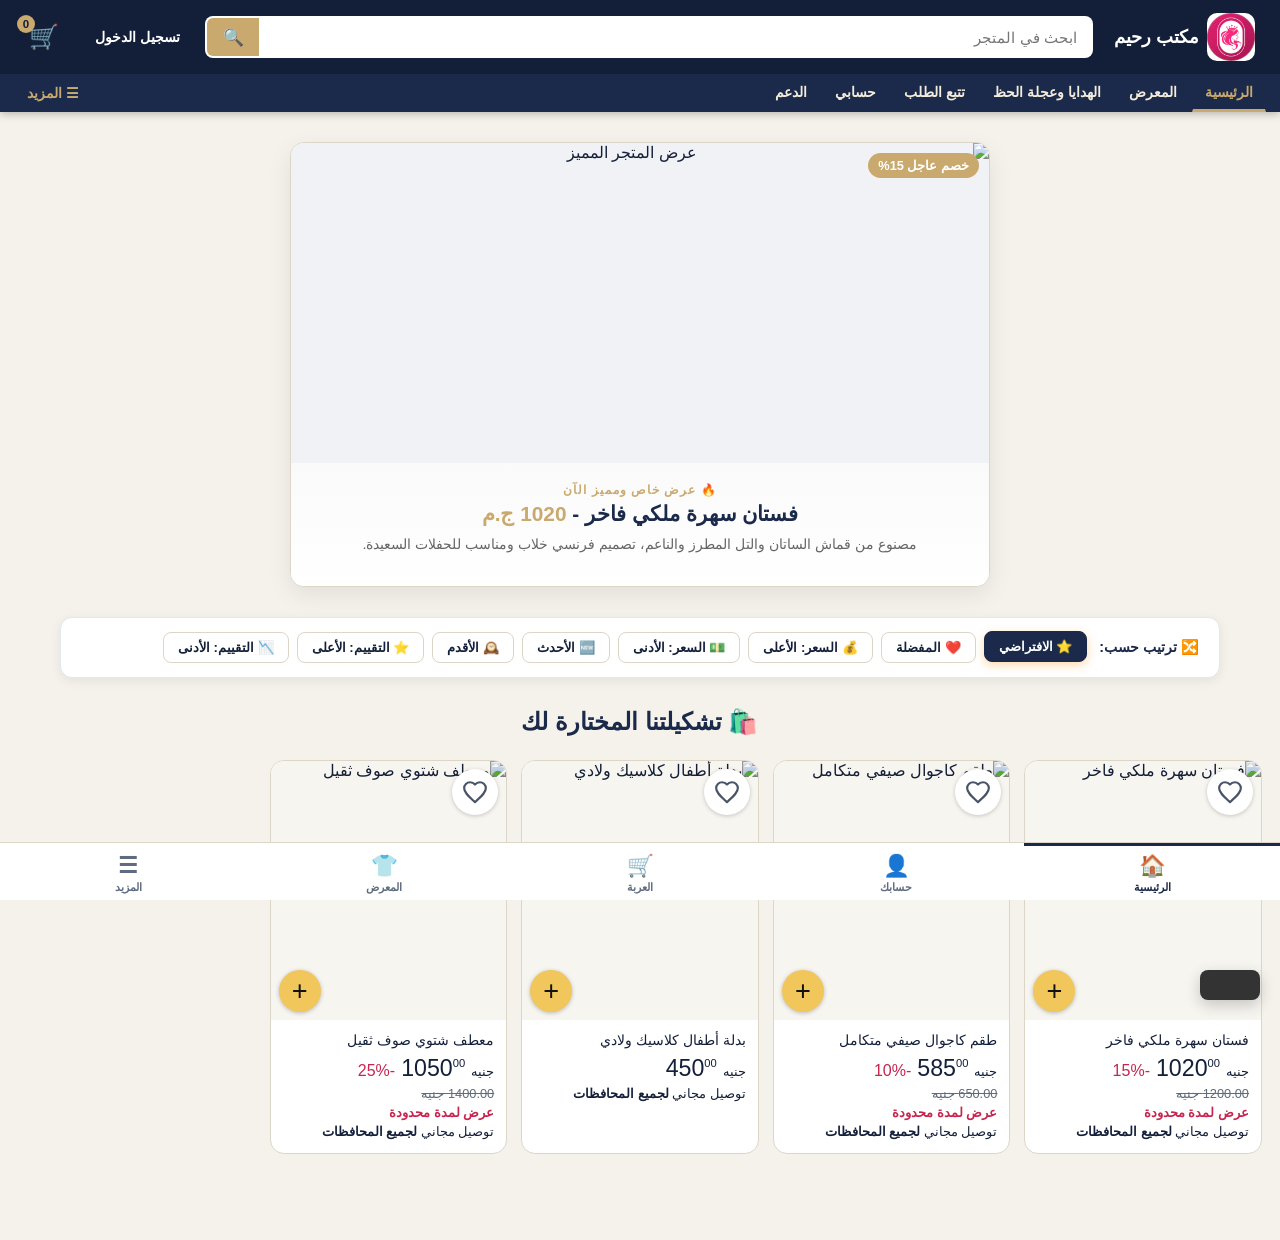
==== commit a4a554ff: "Add files via upload" ====
--- a/index.html
+++ b/index.html
@@ -54,7 +54,7 @@
                 <button class="filter-chip" onclick="setFilterChip(this, 'rating-high')">⭐ التقييم: الأعلى</button>
                 <button class="filter-chip" onclick="setFilterChip(this, 'rating-low')">📉 التقييم: الأدنى</button>
             </div>
-            <select id="admin-price-sort" style="display:none;" onchange="triggerPriceSortAction()"><option value="favorites">favorites</option>
+            <select id="admin-price-sort" style="display:none;" onchange="triggerPriceSortAction()">
                 <option value="default">الافتراضي</option>
                 <option value="high-to-low">السعر: الأعلى</option>
                 <option value="low-to-high">السعر: الأدنى</option>
@@ -62,6 +62,7 @@
                 <option value="oldest">الأقدم</option>
                 <option value="rating-high">التقييم: الأعلى</option>
                 <option value="rating-low">التقييم: الأدنى</option>
+            <option value="favorites">المفضلة</option>
             </select>
         </div>
     </div>
@@ -90,7 +91,7 @@
             document.querySelectorAll('.filter-chip').forEach(b => b.classList.remove('active'));
             el.classList.add('active');
             const sel = document.getElementById('admin-price-sort');
-            if (sel) { sel.value = value; triggerPriceSortAction(); }
+            if (sel) { sel.value = value; try { localStorage.setItem('shop_sort_pref', value); } catch (e) {} triggerPriceSortAction(); }
         }
     </script>
 
--- a/style.css
+++ b/style.css
@@ -891,3 +891,24 @@
 .ct-policy{display:flex;align-items:center;gap:8px;margin:14px 0 6px;font-size:.92rem}
 .ac-quick{margin-top:10px;background:#14213d;color:#fff}
 .ac-idbox span{font-size:.8rem;color:#777;margin-inline-end:6px}
+
+/* وضع داكن: كروت العروض والمنتجات (الفاتح زي ما هو) */
+body.dark-mode .slider-container,body.dark-mode .slider-details-box,body.dark-mode .pc,body.dark-mode .saved-addr,body.dark-mode .addr-review{background:#1a2238!important;border-color:#2c3757!important}
+body.dark-mode .slider-details-box *,body.dark-mode .pc-title,body.dark-mode .pc-price,body.dark-mode .pc-price *{color:#f0f2fa!important}
+body.dark-mode #slider-title{color:#fff!important}
+body.dark-mode #slider-desc,body.dark-mode .pc-was,body.dark-mode .pc-ship,body.dark-mode .pc-sold{color:#b8c2dc!important}
+body.dark-mode .addr-review *,body.dark-mode .saved-addr *{color:#e8ecf5!important}
+body.dark-mode .filter-chip{background:#1e2a44;color:#e8ecf5;border-color:#34426b}
+body.dark-mode .filter-chip.active{background:var(--navy,#1b2a4e);color:#fff}
+body.dark-mode .ct-in,body.dark-mode .ct-seg button:not(.active),body.dark-mode .ct-box{background:#0f1524;color:#e8ecf5;border-color:#3b4770}
+body.dark-mode .ct-l,body.dark-mode .ct-policy{color:#e8ecf5}
+body.dark-mode .mz-grid a{background:#232f4d;color:#e8ecf5;border-color:#34426b}
+body.dark-mode .mz-head,body.dark-mode .mz-close{color:#e8ecf5;background:transparent}
+body.dark-mode .store-modal,body.dark-mode .trk-box{background:#1a2238;color:#e8ecf5}
+/* زرار المزيد: يظهر فوق الشريط السفلي وآخر الأزرار قابلة للسكرول */
+.mz{z-index:2147483600!important}
+@media(max-width:768px){.mz-box{max-height:82vh;overflow-y:auto;-webkit-overflow-scrolling:touch;padding-bottom:calc(28px + env(safe-area-inset-bottom,0px))}}
+/* عنوان السلة: كل حقل تحت اللي قبله */
+#manual-location-container{display:block}
+#manual-location-container .ct-in{margin-bottom:4px}
+.addr-review{max-height:none;overflow:visible}
